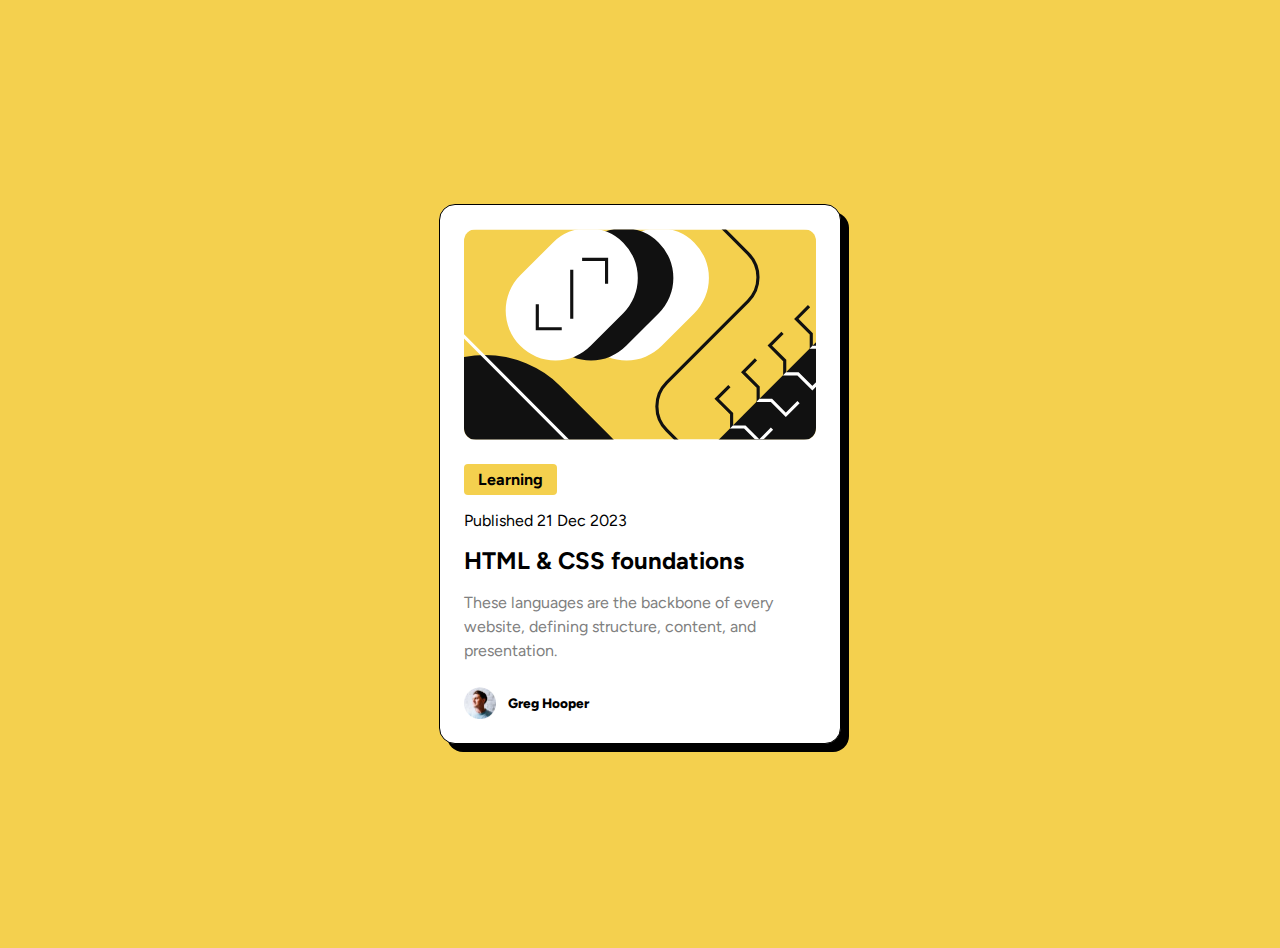
==== index.html @ b9c91ac5 "Update semantic HTML again" ====
<!DOCTYPE html>
<html lang="en">

<head>
    <meta charset="UTF-8">
    <meta name="viewport" content="width=device-width, initial-scale=1.0"> <!-- displays site properly based on user's device -->

    <link rel="icon" type="image/png" sizes="32x32" href="./assets/images/favicon-32x32.png">
    <link rel="stylesheet" href="./assets/css/main.css">

    <title>Frontend Mentor | Blog preview card</title>
</head>

<body>
    <main class="card">
        <header>
            <img src="assets/images/illustration-article.svg" alt="Illustration with of black and white math-like symbols arranged artistically on yellow background">

            <div class="category">
                Learning
            </div>

            <div class="date">
                Published <time datetime="2023-12-21 12:00">21 Dec 2023</time>
            </div>

            <h1 class="h2">
                HTML & CSS foundations
            </h1>
        </header>

        <section class="description">
            These languages are the backbone of every website, defining structure, content, and presentation.
        </section>

        <footer class="author">
            <div class="author-image">
                <img src="assets/images/image-avatar.webp" alt="Photo of Greg Hooper">
            </div>

            <span class="author-name">
                Greg Hooper
            </span>
        </footer>
    </main>

    <div class="attribution">
        Challenge by <a href="https://www.frontendmentor.io?ref=challenge" target="_blank">Frontend Mentor</a>.
        Coded by <a href="https://github.com/dannypoit">Danny Poit</a>.
    </div>
</body>

</html>
---- assets/css/main.css ----
@font-face {
    font-family: 'Figtree';
    src: url('/assets/fonts/Figtree-VariableFont_wght.ttf');
    font-style: 'normal';
}

@font-face {
    font-family: 'Figtree Italic';
    src: url('/assets/fonts/Figtree-Italic-VariableFont_wght.ttf');
    font-style: 'italic';
}

body {
    align-items: center;
    background-color: #F4D04E;
    display: flex;
    height: 100vh;
    justify-content: center;
    font-family: 'Figtree';
    padding: 1rem;
}

h1:focus,
h1:hover,
time:focus,
time:hover,
.author-name:focus,
.author-name:hover {
    color: #5f5f5f;
    cursor: pointer;
}

.attribution {
    display: none;
    font-size: 11px;
    text-align: center;
}

.attribution a {
    color: hsl(228, 45%, 44%);
    display: none;
}

.author {
    align-items: center;
    display: flex;
}

.author-image {
    height: 2rem;
    margin-right: .75rem;
    width: 2rem;
}

.author-name {
    font-size: .85rem;
    font-weight: 800;
}

.card {
    background-color: #fff;
    border: 1px solid #000;
    border-radius: 1rem;
    box-shadow: .5rem .5rem #000;
    padding: 1.5rem;
    width: 22rem;
}

.card img {
    border-radius: .75rem;
    margin-bottom: 1.25rem;
    width: 100%;
}

.category {
    background-color: #F4D04E;
    border-radius: .25rem;
    display: inline-block;
    font-weight: 700;
    margin-bottom: 1rem;
    padding: .375rem .875rem;
}

.category:focus,
.category:hover {
    background-color: #eedc99;
    color: #5f5f5f;
    cursor: pointer
}

.description {
    color: gray;
    line-height: 1.5;
    margin-bottom: 1.5rem;
}

.h2 {
    font-size: 1.5em;
}
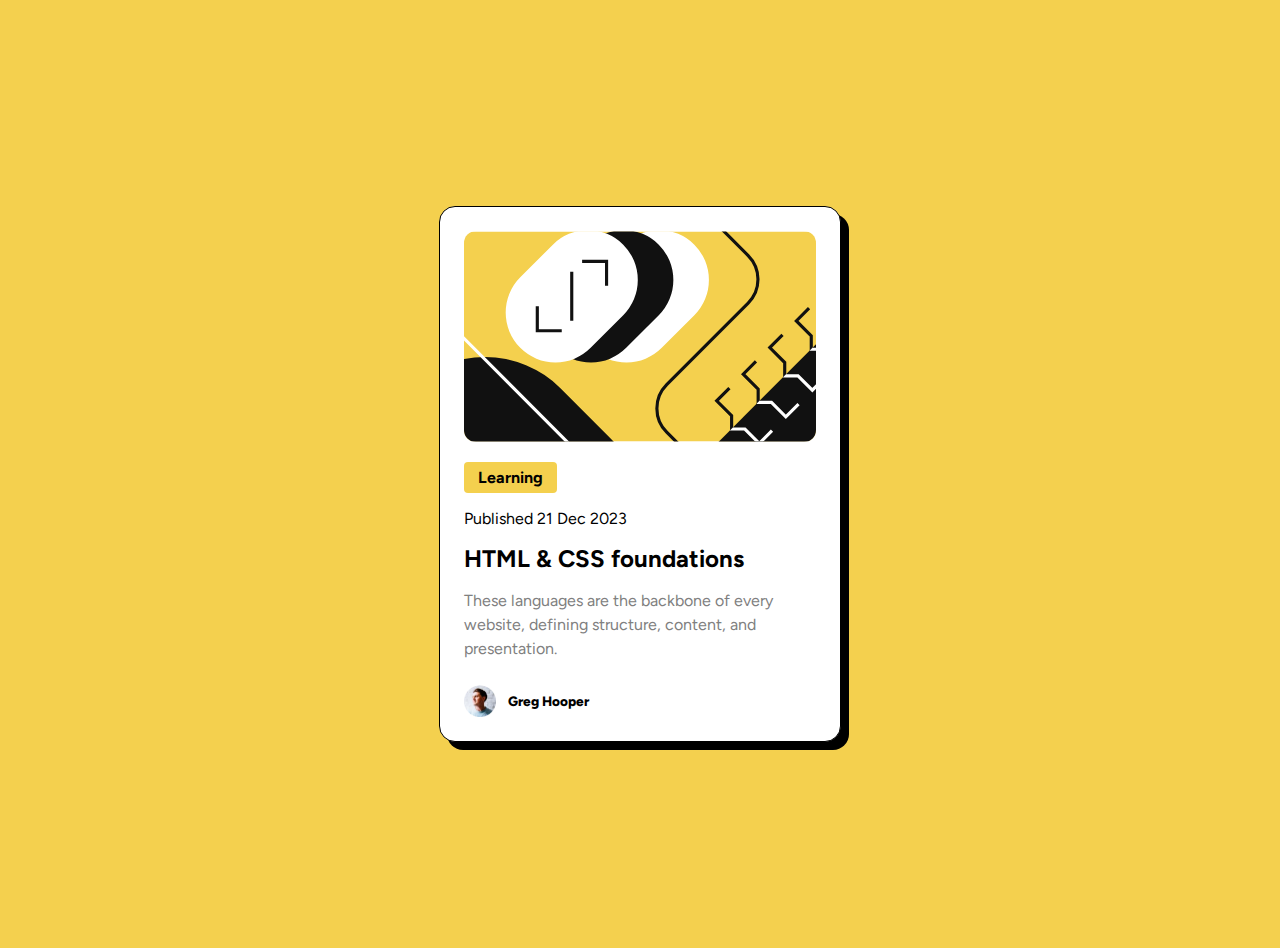
==== commit 21d1d4a3: "Semantic HTML changes and tweaks to CSS" ====
--- a/index.html
+++ b/index.html
@@ -13,27 +13,25 @@
 
 <body>
     <main class="card">
-        <header>
-            <img src="assets/images/illustration-article.svg" alt="Illustration with of black and white math-like symbols arranged artistically on yellow background">
+        <img src="assets/images/illustration-article.svg" alt="Illustration with of black and white math-like symbols arranged artistically on yellow background">
 
-            <div class="category">
-                Learning
-            </div>
+        <p class="category">
+            Learning
+        </p>
 
-            <div class="date">
-                Published <time datetime="2023-12-21 12:00">21 Dec 2023</time>
-            </div>
+        <p>
+            Published <time datetime="2023-12-21 12:00">21 Dec 2023</time>
+        </p>
 
-            <h1 class="h2">
-                HTML & CSS foundations
-            </h1>
-        </header>
+        <h1>
+            HTML & CSS foundations
+        </h1>
 
-        <section class="description">
+        <p class="description">
             These languages are the backbone of every website, defining structure, content, and presentation.
-        </section>
+        </p>
 
-        <footer class="author">
+        <div class="author">
             <div class="author-image">
                 <img src="assets/images/image-avatar.webp" alt="Photo of Greg Hooper">
             </div>
@@ -41,13 +39,13 @@
             <span class="author-name">
                 Greg Hooper
             </span>
-        </footer>
+        </div>
     </main>
 
-    <div class="attribution">
+    <footer class="attribution">
         Challenge by <a href="https://www.frontendmentor.io?ref=challenge" target="_blank">Frontend Mentor</a>.
         Coded by <a href="https://github.com/dannypoit">Danny Poit</a>.
-    </div>
+    </footer>
 </body>
 
 </html>--- a/assets/css/main.css
+++ b/assets/css/main.css
@@ -14,10 +14,14 @@
     align-items: center;
     background-color: #F4D04E;
     display: flex;
-    height: 100vh;
+    min-height: 100vh;
     justify-content: center;
     font-family: 'Figtree';
     padding: 1rem;
+}
+
+h1 {
+    font-size: 1.5em;
 }
 
 h1:focus,
@@ -68,7 +72,6 @@
 
 .card img {
     border-radius: .75rem;
-    margin-bottom: 1.25rem;
     width: 100%;
 }
 
@@ -77,7 +80,7 @@
     border-radius: .25rem;
     display: inline-block;
     font-weight: 700;
-    margin-bottom: 1rem;
+    margin-bottom: 0;
     padding: .375rem .875rem;
 }
 
@@ -92,8 +95,4 @@
     color: gray;
     line-height: 1.5;
     margin-bottom: 1.5rem;
-}
-
-.h2 {
-    font-size: 1.5em;
 }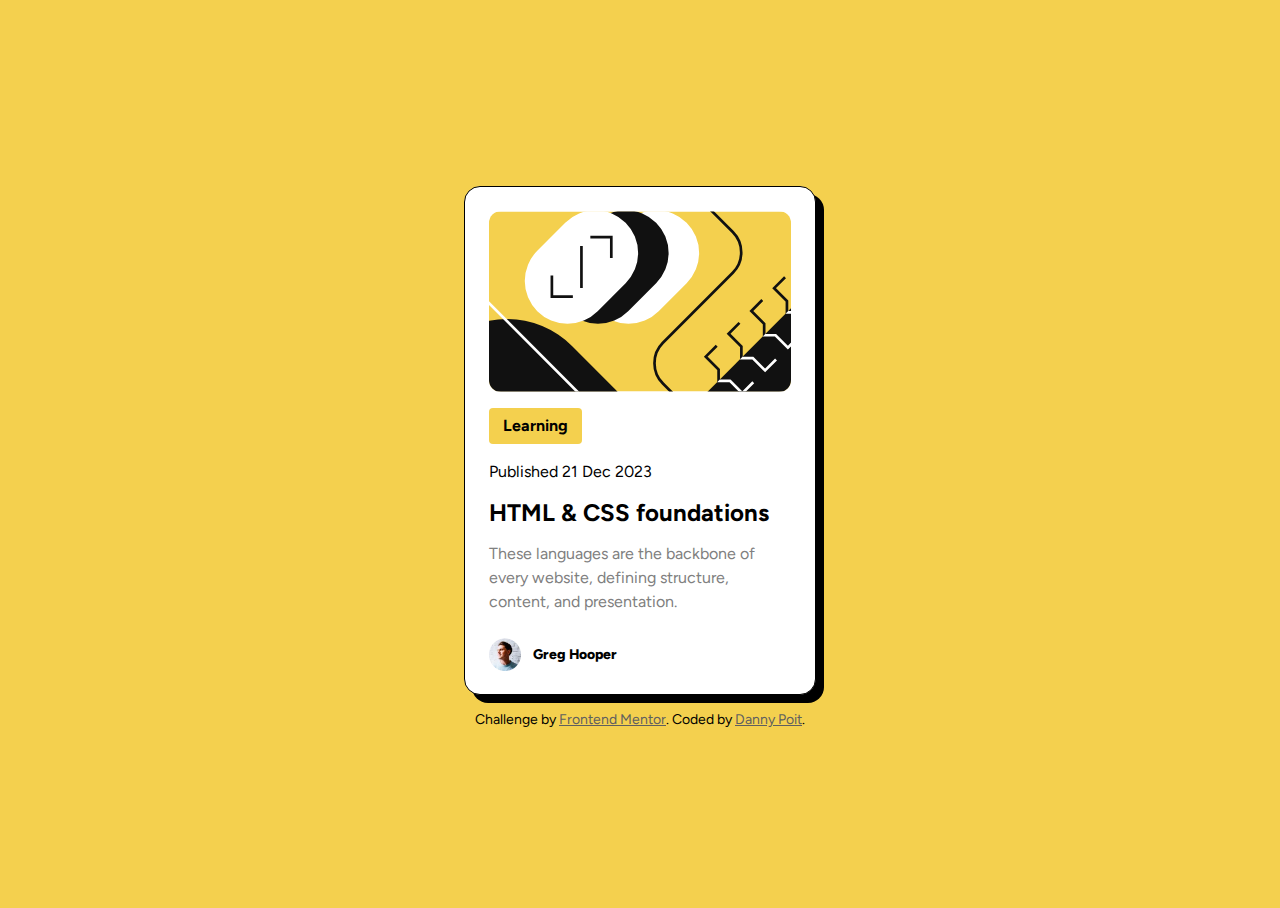
==== commit fdf6b283: "Add CSS Reset and more CSS and HTML tweaks" ====
--- a/index.html
+++ b/index.html
@@ -13,7 +13,7 @@
 
 <body>
     <main class="card">
-        <img src="assets/images/illustration-article.svg" alt="Illustration with of black and white math-like symbols arranged artistically on yellow background">
+        <img src="assets/images/illustration-article.svg" alt="">
 
         <p class="category">
             Learning
@@ -43,8 +43,10 @@
     </main>
 
     <footer class="attribution">
-        Challenge by <a href="https://www.frontendmentor.io?ref=challenge" target="_blank">Frontend Mentor</a>.
-        Coded by <a href="https://github.com/dannypoit">Danny Poit</a>.
+        <p>
+            Challenge by <a href="https://www.frontendmentor.io?ref=challenge" target="_blank">Frontend Mentor</a>.
+            Coded by <a href="https://github.com/dannypoit">Danny Poit</a>.
+        </p>
     </footer>
 </body>
 
--- a/assets/css/main.css
+++ b/assets/css/main.css
@@ -1,3 +1,93 @@
+/* Box sizing rules */
+*,
+*::before,
+*::after {
+    box-sizing: border-box;
+}
+
+/* Prevent font size inflation */
+html {
+    -moz-text-size-adjust: none;
+    -webkit-text-size-adjust: none;
+    text-size-adjust: none;
+}
+
+/* Remove default margin in favour of better control in authored CSS */
+body,
+h1,
+h2,
+h3,
+h4,
+p,
+figure,
+blockquote,
+dl,
+dd {
+    margin-block-end: 0;
+}
+
+/* Remove list styles on ul, ol elements with a list role, which suggests default styling will be removed */
+ul[role='list'],
+ol[role='list'] {
+    list-style: none;
+}
+
+/* Set core body defaults */
+body {
+    min-height: 100vh;
+    line-height: 1.5;
+}
+
+/* Set shorter line heights on headings and interactive elements */
+h1,
+h2,
+h3,
+h4,
+button,
+input,
+label {
+    line-height: 1.1;
+}
+
+/* Balance text wrapping on headings */
+h1,
+h2,
+h3,
+h4 {
+    text-wrap: balance;
+}
+
+/* A elements that don't have a class get default styles */
+a:not([class]) {
+    text-decoration-skip-ink: auto;
+    color: currentColor;
+}
+
+/* Make images easier to work with */
+img,
+picture {
+    max-width: 100%;
+    display: block;
+}
+
+/* Inherit fonts for inputs and buttons */
+input,
+button,
+textarea,
+select {
+    font: inherit;
+}
+
+/* Make sure textareas without a rows attribute are not tiny */
+textarea:not([rows]) {
+    min-height: 10em;
+}
+
+/* Anything that has been anchored to should have extra scroll margin */
+:target {
+    scroll-margin-block: 5ex;
+}
+
 @font-face {
     font-family: 'Figtree';
     src: url('/assets/fonts/Figtree-VariableFont_wght.ttf');
@@ -14,6 +104,7 @@
     align-items: center;
     background-color: #F4D04E;
     display: flex;
+    flex-direction: column;
     min-height: 100vh;
     justify-content: center;
     font-family: 'Figtree';
@@ -21,7 +112,7 @@
 }
 
 h1 {
-    font-size: 1.5em;
+    font-size: 1.5rem;
 }
 
 h1:focus,
@@ -35,14 +126,17 @@
 }
 
 .attribution {
-    display: none;
-    font-size: 11px;
+    display: block;
+    font-size: .875rem;
     text-align: center;
 }
 
 .attribution a {
-    color: hsl(228, 45%, 44%);
-    display: none;
+    color: #5f5f5f;
+}
+
+.attribution a:hover {
+    color: #979797;
 }
 
 .author {
@@ -57,7 +151,7 @@
 }
 
 .author-name {
-    font-size: .85rem;
+    font-size: .875rem;
     font-weight: 800;
 }
 
@@ -66,8 +160,9 @@
     border: 1px solid #000;
     border-radius: 1rem;
     box-shadow: .5rem .5rem #000;
+    display: block;
     padding: 1.5rem;
-    width: 22rem;
+    max-width: 22rem;
 }
 
 .card img {
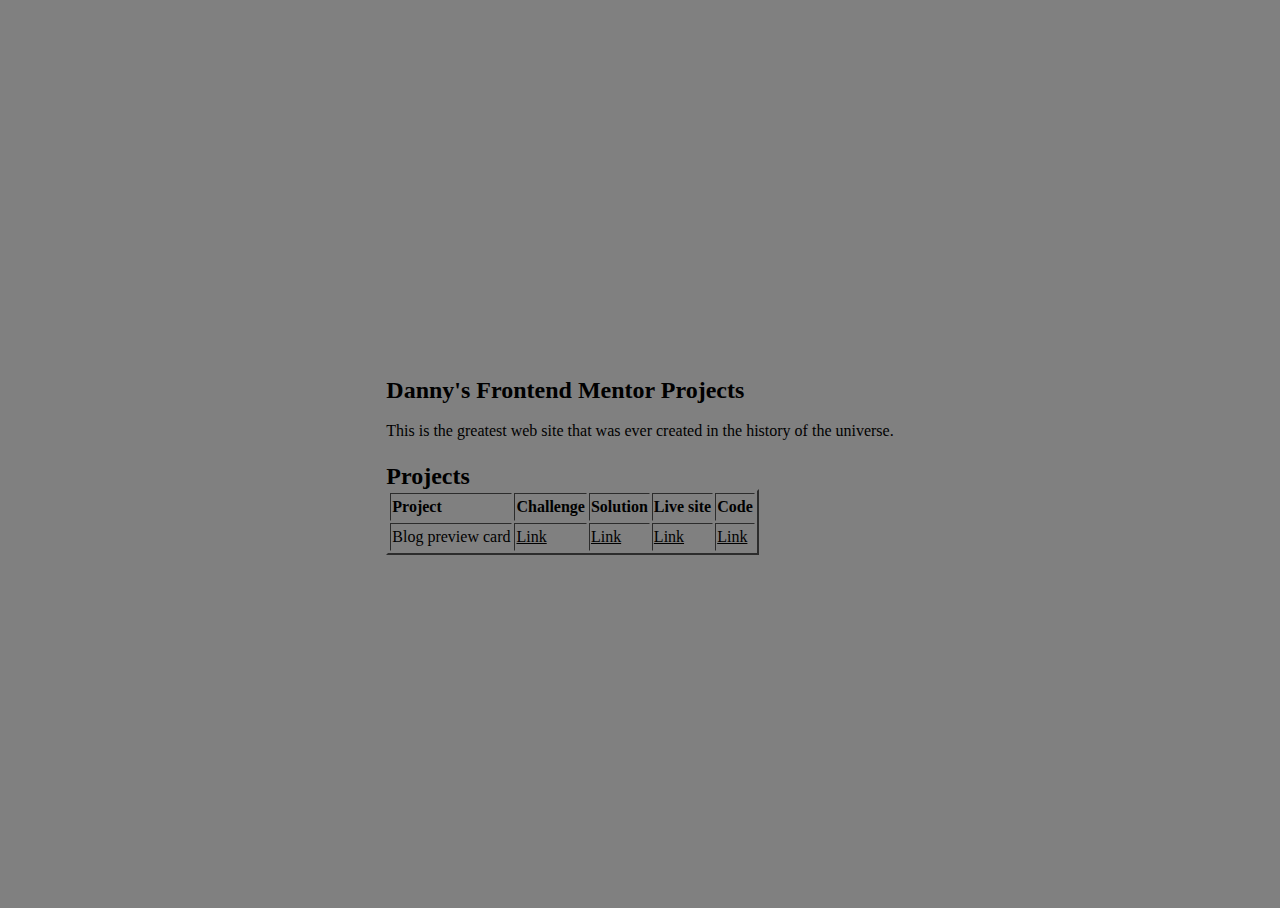
==== commit 2a9488e1: "Add home page for projects" ====
--- a/index.html
+++ b/index.html
@@ -8,46 +8,71 @@
     <link rel="icon" type="image/png" sizes="32x32" href="./assets/images/favicon-32x32.png">
     <link rel="stylesheet" href="./assets/css/main.css">
 
-    <title>Frontend Mentor | Blog preview card</title>
+    <title>Danny's Frontend Mentor Projects</title>
 </head>
 
 <body>
-    <main class="card">
-        <img src="assets/images/illustration-article.svg" alt="">
+    <style>
+        body {
+            background-color: gray;
+            font-family: 'Times New Roman', serif;
+        }
 
-        <p class="category">
-            Learning
+        th {
+            text-align: start;
+        }
+    </style>
+
+    <main>
+        <h1>Danny's Frontend Mentor Projects</h1>
+
+        <p>
+            This is the greatest web site that was ever created in the history of the universe.
         </p>
 
-        <p>
-            Published <time datetime="2023-12-21 12:00">21 Dec 2023</time>
-        </p>
+        <h2>Projects</h2>
 
-        <h1>
-            HTML & CSS foundations
-        </h1>
-
-        <p class="description">
-            These languages are the backbone of every website, defining structure, content, and presentation.
-        </p>
-
-        <div class="author">
-            <div class="author-image">
-                <img src="assets/images/image-avatar.webp" alt="Photo of Greg Hooper">
-            </div>
-
-            <span class="author-name">
-                Greg Hooper
-            </span>
-        </div>
+        <table border="2">
+            <thead>
+                <tr>
+                    <th>
+                        Project
+                    </th>
+                    <th>
+                        Challenge
+                    </th>
+                    <th>
+                        Solution
+                    </th>
+                    <th>
+                        Live site
+                    </th>
+                    <th>
+                        Code
+                    </th>
+                </tr>
+            </thead>
+            <tbody>
+                <tr>
+                    <td>
+                        Blog preview card
+                    </td>
+                    <td>
+                        <a href="https://www.frontendmentor.io/challenges/blog-preview-card-ckPaj01IcS">Link</a>
+                    </td>
+                    <td>
+                        <a href="https://www.frontendmentor.io/solutions/blog-preview-card-lVvdEoEzwU">Link</a>
+                    </td>
+                    <td>
+                        <a href="https://dannypoit.github.io/blog-preview-card/">Link</a>
+                    </td>
+                    <td>
+                        <a href="https://github.com/dannypoit/dannypoit.github.io/tree/main/blog-preview-card">Link</a>
+                    </td>
+                </tr>
+            </tbody>
+        </table>
     </main>
-
-    <footer class="attribution">
-        <p>
-            Challenge by <a href="https://www.frontendmentor.io?ref=challenge" target="_blank">Frontend Mentor</a>.
-            Coded by <a href="https://github.com/dannypoit">Danny Poit</a>.
-        </p>
-    </footer>
 </body>
 
 </html>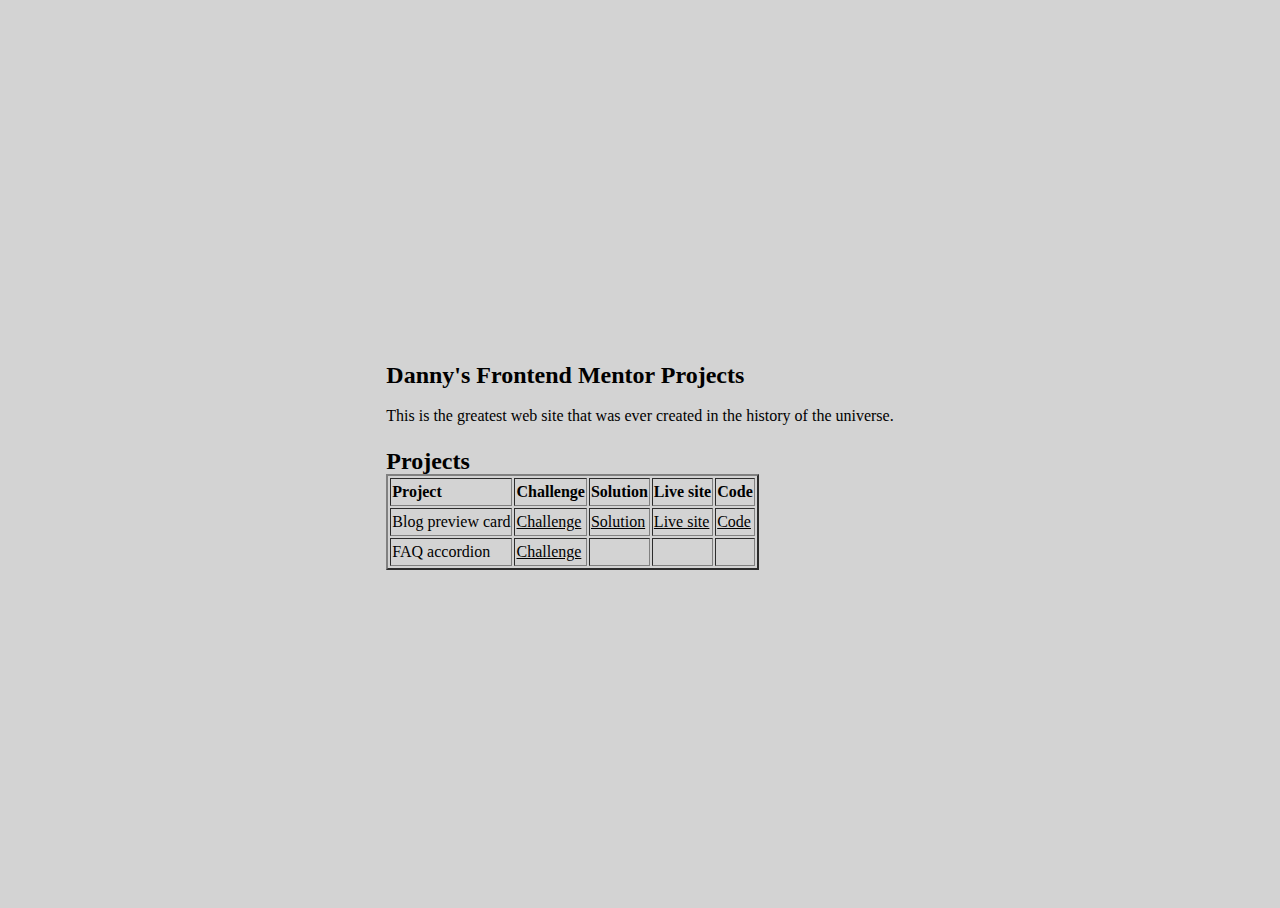
==== commit c03ba8d1: "Add new challenge" ====
--- a/index.html
+++ b/index.html
@@ -14,7 +14,7 @@
 <body>
     <style>
         body {
-            background-color: gray;
+            background-color: lightgray;
             font-family: 'Times New Roman', serif;
         }
 
@@ -58,16 +58,33 @@
                         Blog preview card
                     </td>
                     <td>
-                        <a href="https://www.frontendmentor.io/challenges/blog-preview-card-ckPaj01IcS">Link</a>
+                        <a href="https://www.frontendmentor.io/challenges/blog-preview-card-ckPaj01IcS">Challenge</a>
                     </td>
                     <td>
-                        <a href="https://www.frontendmentor.io/solutions/blog-preview-card-lVvdEoEzwU">Link</a>
+                        <a href="https://www.frontendmentor.io/solutions/blog-preview-card-lVvdEoEzwU">Solution</a>
                     </td>
                     <td>
-                        <a href="https://dannypoit.github.io/blog-preview-card/">Link</a>
+                        <a href="https://dannypoit.github.io/blog-preview-card/">Live site</a>
                     </td>
                     <td>
-                        <a href="https://github.com/dannypoit/dannypoit.github.io/tree/main/blog-preview-card">Link</a>
+                        <a href="https://github.com/dannypoit/dannypoit.github.io/tree/main/blog-preview-card">Code</a>
+                    </td>
+                </tr>
+                <tr>
+                    <td>
+                        FAQ accordion
+                    </td>
+                    <td>
+                        <a href="https://www.frontendmentor.io/challenges/faq-accordion-wyfFdeBwBz">Challenge</a>
+                    </td>
+                    <td>
+                        <!-- <a href="">Solution</a> -->
+                    </td>
+                    <td>
+                        <!-- <a href="https://dannypoit.github.io/faq-accordion/">Live site</a> -->
+                    </td>
+                    <td>
+                        <!-- <a href="https://github.com/dannypoit/dannypoit.github.io/tree/main/faq-accordion">Code</a> -->
                     </td>
                 </tr>
             </tbody>
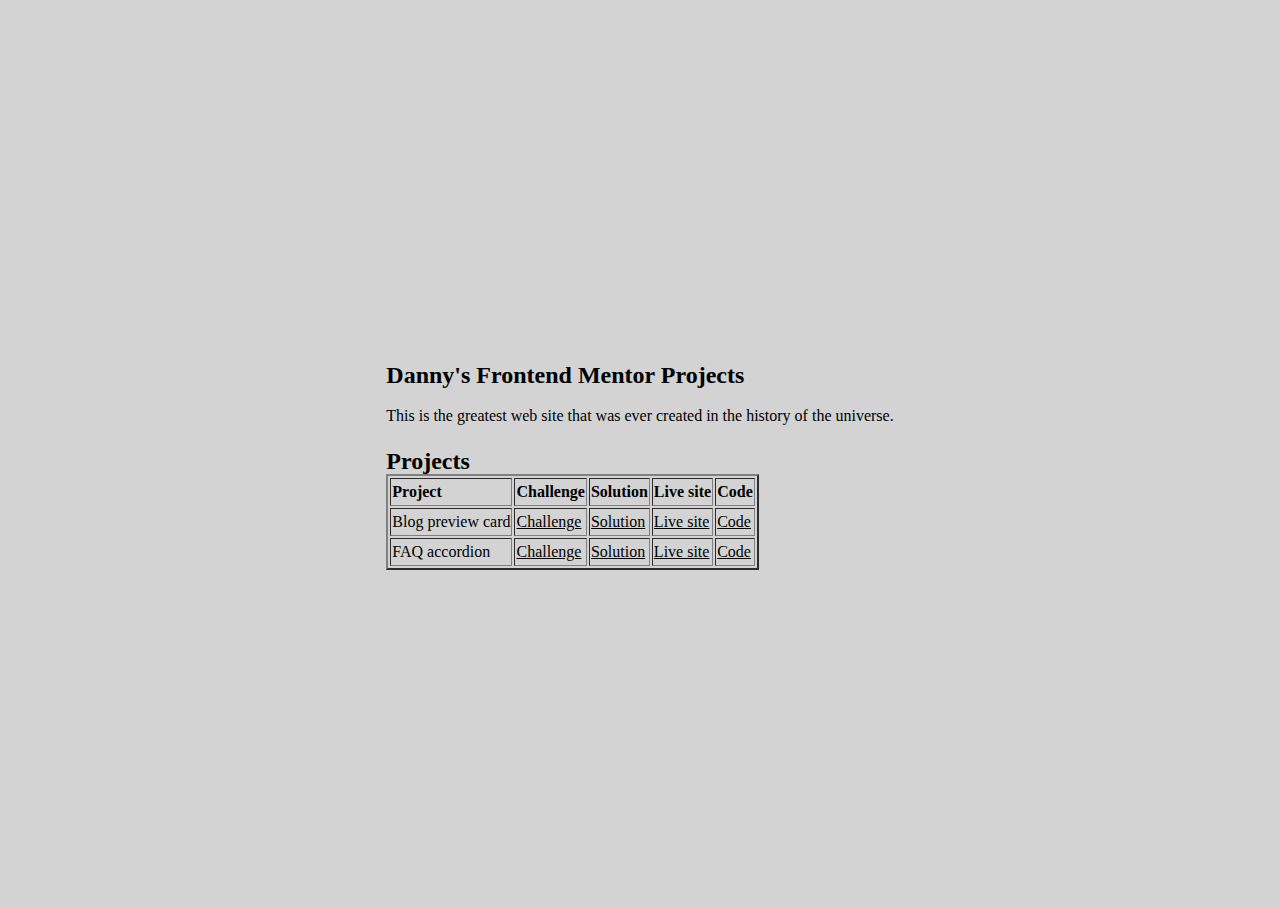
==== commit 31da148c: "Update URLs" ====
--- a/index.html
+++ b/index.html
@@ -78,13 +78,13 @@
                         <a href="https://www.frontendmentor.io/challenges/faq-accordion-wyfFdeBwBz">Challenge</a>
                     </td>
                     <td>
-                        <!-- <a href="">Solution</a> -->
+                        <a href="https://www.frontendmentor.io/solutions/faq-accordion-fR1BRPT4EH">Solution</a>
                     </td>
                     <td>
-                        <!-- <a href="https://dannypoit.github.io/faq-accordion/">Live site</a> -->
+                        <a href="https://dannypoit.github.io/faq-accordion/">Live site</a>
                     </td>
                     <td>
-                        <!-- <a href="https://github.com/dannypoit/dannypoit.github.io/tree/main/faq-accordion">Code</a> -->
+                        <a href="https://github.com/dannypoit/dannypoit.github.io/tree/main/faq-accordion">Code</a>
                     </td>
                 </tr>
             </tbody>
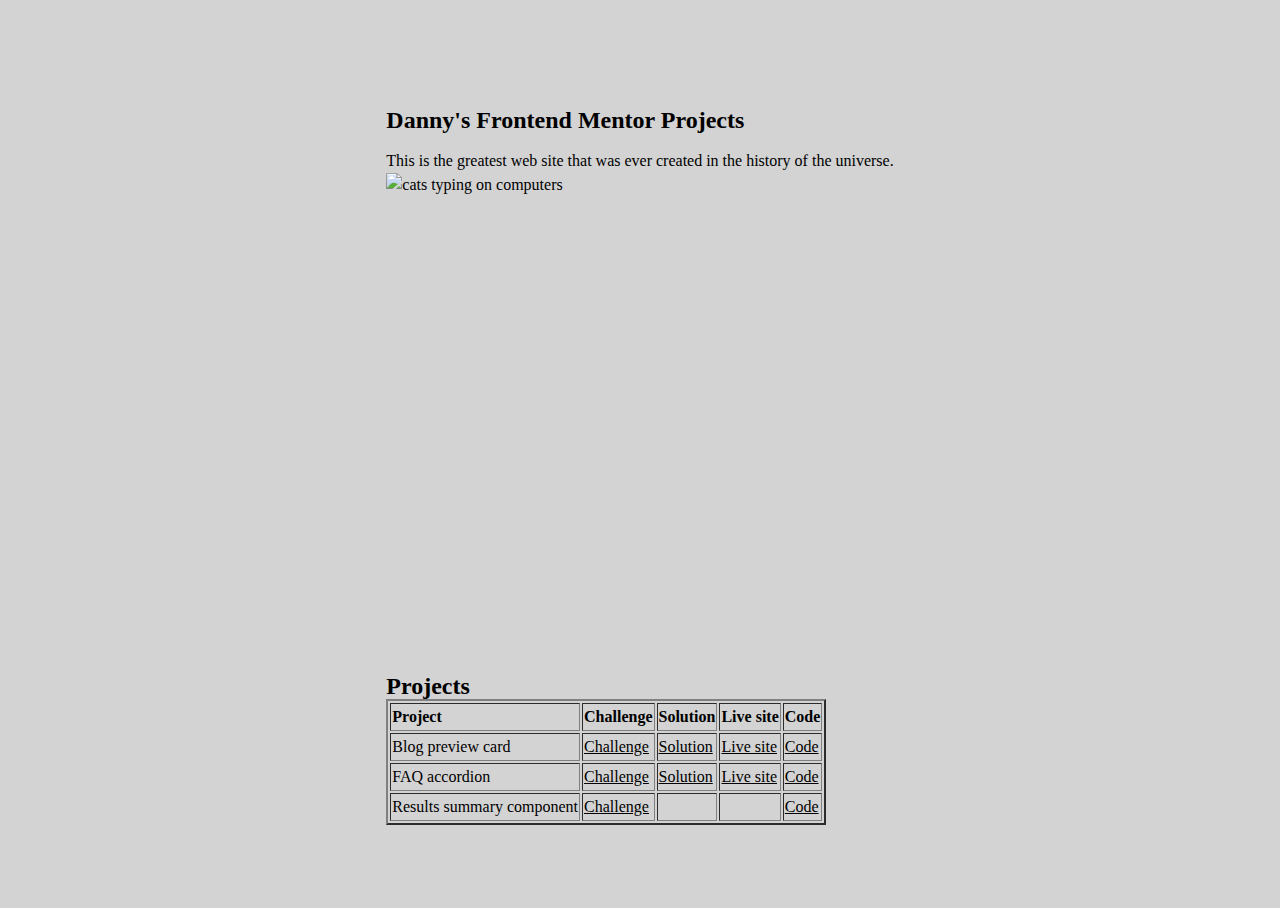
==== commit b32cf62c: "Add Results summary component project" ====
--- a/index.html
+++ b/index.html
@@ -29,6 +29,8 @@
         <p>
             This is the greatest web site that was ever created in the history of the universe.
         </p>
+        
+        <img src="cats-typing.gif" width="480" height="480" alt="cats typing on computers">
 
         <h2>Projects</h2>
 
@@ -87,6 +89,23 @@
                         <a href="https://github.com/dannypoit/dannypoit.github.io/tree/main/faq-accordion">Code</a>
                     </td>
                 </tr>
+                <tr>
+                    <td>
+                        Results summary component
+                    </td>
+                    <td>
+                        <a href="https://www.frontendmentor.io/challenges/results-summary-component-CE_K6s0maV/hub">Challenge</a>
+                    </td>
+                    <td>
+                        <!-- <a href="https://www.frontendmentor.io/solutions/faq-accordion-fR1BRPT4EH">Solution</a> -->
+                    </td>
+                    <td>
+                        <!-- <a href="https://dannypoit.github.io/faq-accordion/">Live site</a> -->
+                    </td>
+                    <td>
+                        <a href="https://github.com/dannypoit/dannypoit.github.io/results-summary-component">Code</a>
+                    </td>
+                </tr>
             </tbody>
         </table>
     </main>
